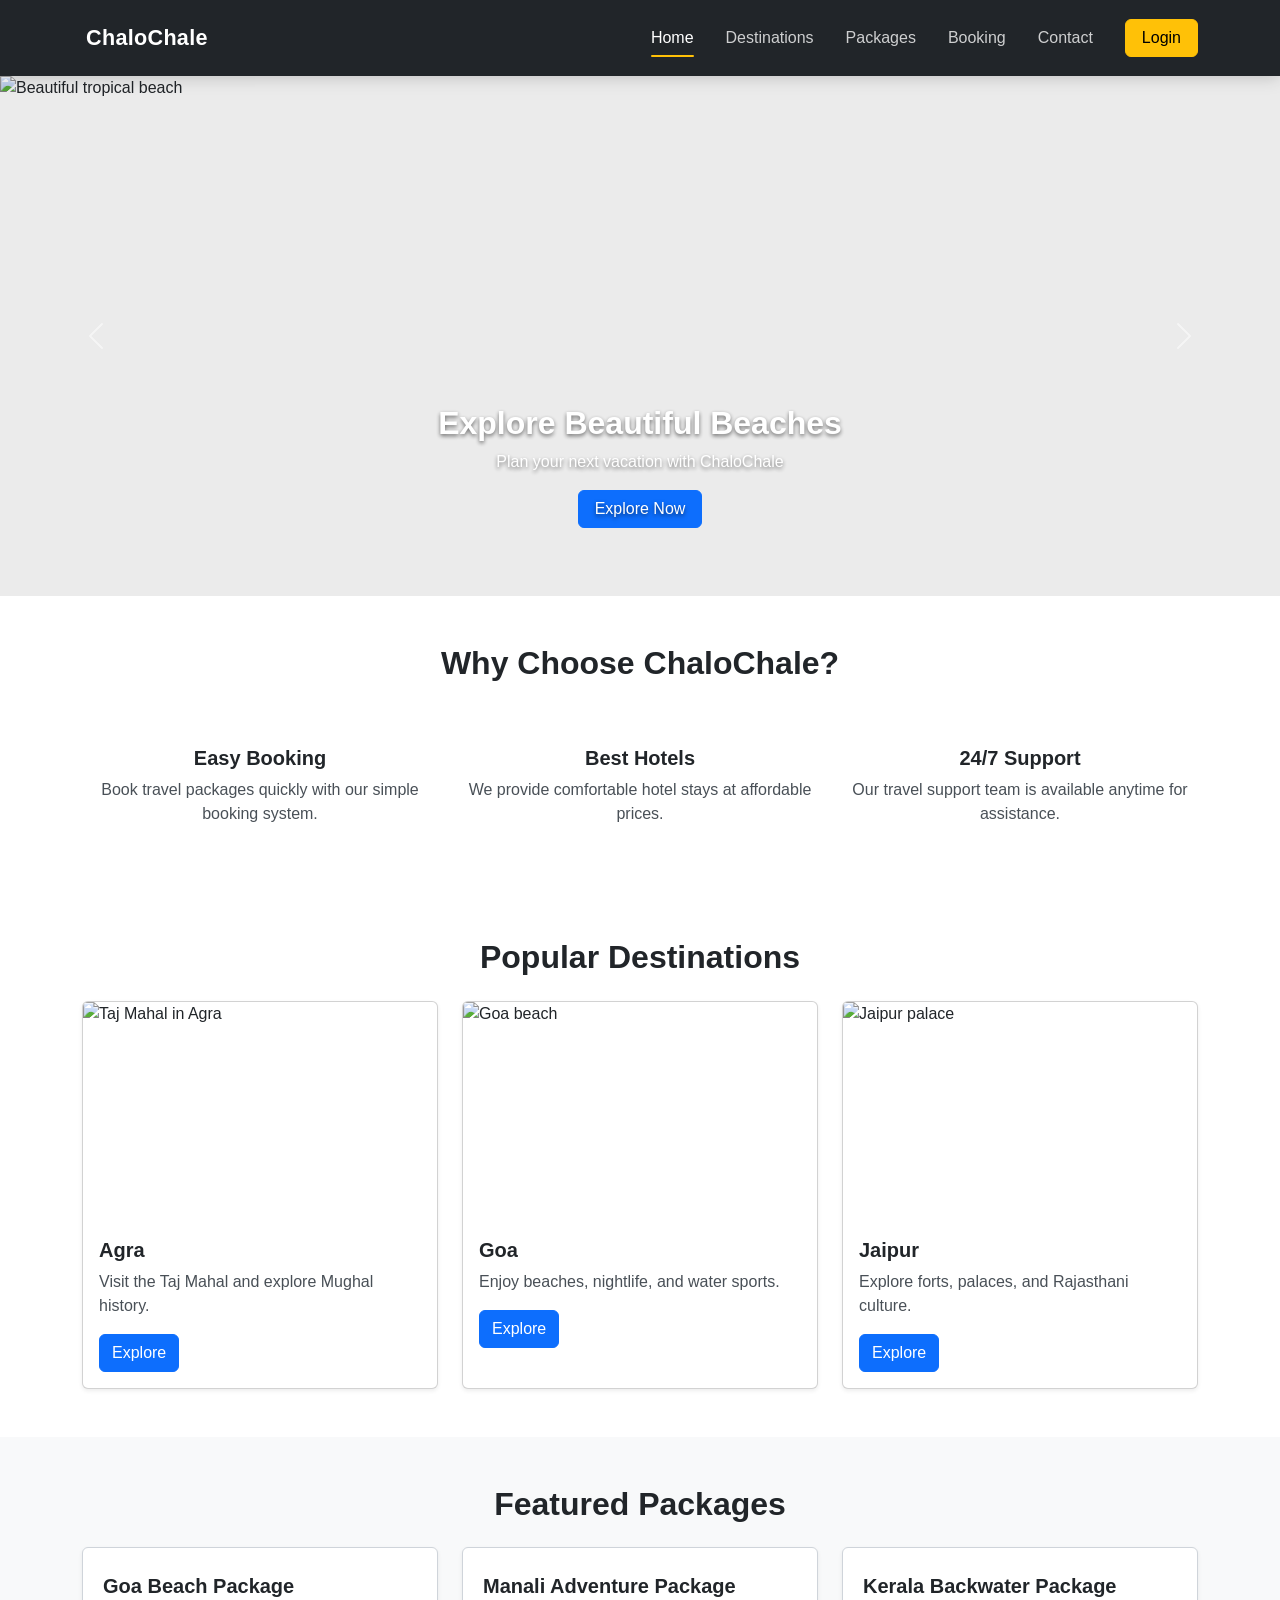
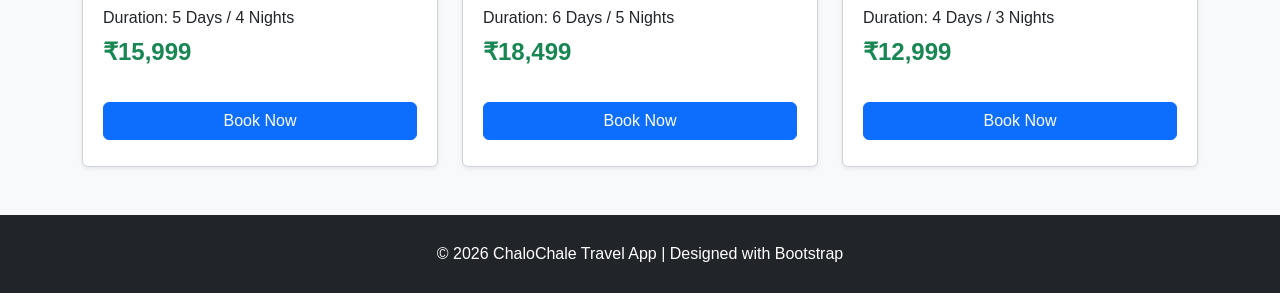
==== index.html @ d7d0946b "first commit" ====
<!doctype html>
<html lang="en">
  <head>
    <meta charset="utf-8" />
    <meta name="viewport" content="width=device-width, initial-scale=1" />
    <title>ChaloChale Travel App</title>
    <link href="https://cdn.jsdelivr.net/npm/bootstrap@5.3.8/dist/css/bootstrap.min.css" rel="stylesheet" crossorigin="anonymous" />
    <link rel="stylesheet" href="css/style.css" />
  </head>
  <body>
    <nav class="navbar navbar-expand-lg navbar-dark bg-dark py-2">
      <div class="container">
        <a class="navbar-brand fw-bold" href="index.html">
          <i class="fa-solid fa-plane-departure me-1"></i>ChaloChale
        </a>
        <button class="navbar-toggler" type="button" data-bs-toggle="collapse" data-bs-target="#mainNav" aria-controls="mainNav" aria-expanded="false">
          <span class="navbar-toggler-icon"></span>
        </button>
        <div class="collapse navbar-collapse" id="mainNav">
          <ul class="navbar-nav ms-auto mb-2 mb-lg-0">
            <li class="nav-item"><a class="nav-link active" href="index.html">Home</a></li>
            <li class="nav-item"><a class="nav-link" href="destination.html">Destinations</a></li>
            <li class="nav-item"><a class="nav-link" href="package.html">Packages</a></li>
            <li class="nav-item"><a class="nav-link" href="booking.html">Booking</a></li>
            <li class="nav-item"><a class="nav-link" href="contact.html">Contact</a></li>
          </ul>
          <a href="login.html" class="btn btn-warning ms-lg-3 px-3">Login</a>
        </div>
      </div>
    </nav>

    <div id="travelCarousel" class="carousel slide carousel-fade" data-bs-ride="carousel">
      <div class="carousel-inner">
        <div class="carousel-item active">
          <img src="https://images.unsplash.com/photo-1507525428034-b723cf961d3e?q=80&w=1600&auto=format&fit=crop" class="d-block w-100 hero-image" alt="Beautiful tropical beach" />
          <div class="carousel-caption">
            <h1 class="fw-bold">Explore Beautiful Beaches</h1>
            <p>Plan your next vacation with ChaloChale</p>
            <a href="#destinations" class="btn btn-primary px-3">Explore Now</a>
          </div>
        </div>
        <div class="carousel-item">
          <img src="images/nature2.jpg" class="d-block w-100 hero-image" alt="Mountain lake adventure" />
          <div class="carousel-caption">
            <h1 class="fw-bold">Adventure in Mountains</h1>
            <p>Discover trekking and hiking packages</p>
            <a href="package.html" class="btn btn-success px-3">View Packages</a>
          </div>
        </div>
        <div class="carousel-item">
          <img src="images/nature3.jpg" class="d-block w-100 hero-image" alt="Scenic natural destination" />
          <div class="carousel-caption">
            <h1 class="fw-bold">Discover Amazing Places</h1>
            <p>Memorable journeys for every traveler</p>
            <a href="destination.html" class="btn btn-primary px-3">Explore</a>
          </div>
        </div>
      </div>
      <button class="carousel-control-prev" type="button" data-bs-target="#travelCarousel" data-bs-slide="prev"><span class="carousel-control-prev-icon"></span></button>
      <button class="carousel-control-next" type="button" data-bs-target="#travelCarousel" data-bs-slide="next"><span class="carousel-control-next-icon"></span></button>
    </div>

    <section class="why-section py-5">
      <div class="container">
        <h2 class="text-center fw-bold mb-5">Why Choose ChaloChale?</h2>
        <div class="row text-center g-4">
          <div class="col-md-4">
            <i class="fa-solid fa-plane service-icon text-primary"></i>
            <h5 class="fw-bold">Easy Booking</h5>
            <p>Book travel packages quickly with our simple booking system.</p>
          </div>
          <div class="col-md-4">
            <i class="fa-solid fa-hotel service-icon text-success"></i>
            <h5 class="fw-bold">Best Hotels</h5>
            <p>We provide comfortable hotel stays at affordable prices.</p>
          </div>
          <div class="col-md-4">
            <i class="fa-solid fa-headset service-icon text-warning"></i>
            <h5 class="fw-bold">24/7 Support</h5>
            <p>Our travel support team is available anytime for assistance.</p>
          </div>
        </div>
      </div>
    </section>

    <section id="destinations" class="destinations-section py-5">
      <div class="container">
        <h2 class="text-center fw-bold mb-4">Popular Destinations</h2>
        <div class="row g-4">
          <div class="col-md-4">
            <article class="card destination-home-card shadow-sm h-100">
              <img src="https://images.unsplash.com/photo-1564507592333-c60657eea523?q=80&w=900&auto=format&fit=crop" class="card-img-top" alt="Taj Mahal in Agra" />
              <div class="card-body">
                <h5 class="fw-bold">Agra</h5>
                <p>Visit the Taj Mahal and explore Mughal history.</p>
                <a href="destination.html" class="btn btn-primary">Explore</a>
              </div>
            </article>
          </div>
          <div class="col-md-4">
            <article class="card destination-home-card shadow-sm h-100">
              <img src="https://images.unsplash.com/photo-1518509562904-e7ef99cdcc86?q=80&w=900&auto=format&fit=crop" class="card-img-top" alt="Goa beach" />
              <div class="card-body">
                <h5 class="fw-bold">Goa</h5>
                <p>Enjoy beaches, nightlife, and water sports.</p>
                <a href="destination.html" class="btn btn-primary">Explore</a>
              </div>
            </article>
          </div>
          <div class="col-md-4">
            <article class="card destination-home-card shadow-sm h-100">
              <img src="https://images.unsplash.com/photo-1599661046827-dacde6976549?q=80&w=900&auto=format&fit=crop" class="card-img-top" alt="Jaipur palace" />
              <div class="card-body">
                <h5 class="fw-bold">Jaipur</h5>
                <p>Explore forts, palaces, and Rajasthani culture.</p>
                <a href="destination.html" class="btn btn-primary">Explore</a>
              </div>
            </article>
          </div>
        </div>
      </div>
    </section>

    <section class="packages-section py-5 bg-light">
      <div class="container">
        <h2 class="text-center fw-bold mb-4">Featured Packages</h2>
        <div class="row g-4">
          <div class="col-md-4">
            <article class="card package-card shadow-sm h-100">
              <div class="card-body d-flex flex-column">
                <h5 class="fw-bold">Goa Beach Package</h5>
                <p class="mb-2">Duration: 5 Days / 4 Nights</p>
                <h4 class="price text-success fw-bold">₹15,999</h4>
                <button class="btn btn-primary mt-auto" data-bs-toggle="modal" data-bs-target="#bookingModal" data-destination="Goa" data-package="Goa Beach Package">Book Now</button>
              </div>
            </article>
          </div>
          <div class="col-md-4">
            <article class="card package-card shadow-sm h-100">
              <div class="card-body d-flex flex-column">
                <h5 class="fw-bold">Manali Adventure Package</h5>
                <p class="mb-2">Duration: 6 Days / 5 Nights</p>
                <h4 class="price text-success fw-bold">₹18,499</h4>
                <button class="btn btn-primary mt-auto" data-bs-toggle="modal" data-bs-target="#bookingModal" data-destination="Manali" data-package="Manali Adventure Package">Book Now</button>
              </div>
            </article>
          </div>
          <div class="col-md-4">
            <article class="card package-card shadow-sm h-100">
              <div class="card-body d-flex flex-column">
                <h5 class="fw-bold">Kerala Backwater Package</h5>
                <p class="mb-2">Duration: 4 Days / 3 Nights</p>
                <h4 class="price text-success fw-bold">₹12,999</h4>
                <button class="btn btn-primary mt-auto" data-bs-toggle="modal" data-bs-target="#bookingModal" data-destination="Kerala" data-package="Kerala Backwater Package">Book Now</button>
              </div>
            </article>
          </div>
        </div>
      </div>
    </section>

    <div class="modal fade" id="bookingModal" tabindex="-1" aria-labelledby="bookingModalTitle" aria-hidden="true">
      <div class="modal-dialog modal-dialog-centered modal-lg">
        <div class="modal-content">
          <div class="modal-header bg-primary text-white">
            <h5 class="modal-title fw-semibold" id="bookingModalTitle">Book Your Trip</h5>
            <button type="button" class="btn-close btn-close-white" data-bs-dismiss="modal"></button>
          </div>
          <div class="modal-body p-4">
            <div id="selectedPackage" class="alert alert-light border d-none"></div>
            <form id="bookingForm">
              <div class="row g-3">
                <div class="col-md-6"><label class="form-label">Full Name</label><input name="name" class="form-control" required /></div>
                <div class="col-md-6"><label class="form-label">Email</label><input name="email" type="email" class="form-control" required /></div>
                <div class="col-md-6"><label class="form-label">Select Destination</label><select id="modalDestination" class="form-select"><option>Goa</option><option>Manali</option><option>Kerala</option><option>Jaipur</option></select></div>
                <div class="col-md-6"><label class="form-label">Travel Date</label><input id="modalDate" type="date" class="form-control" required /></div>
                <div class="col-12"><label class="form-label">Number of People</label><input type="number" min="1" value="1" class="form-control" required /></div>
                <div class="col-12"><label class="form-label">Message</label><textarea class="form-control" rows="3"></textarea></div>
                <div class="col-12"><button class="btn btn-success w-100" type="submit">Submit Booking Request</button></div>
              </div>
            </form>
            <div id="bookingMessage" class="alert alert-success mt-3 mb-0 d-none">Your booking request has been submitted!</div>
          </div>
        </div>
      </div>
    </div>

    <footer class="site-footer bg-dark text-white text-center py-4">
      <div class="container">
        <p class="mb-0">© 2026 ChaloChale Travel App | Designed with Bootstrap</p>
      </div>
    </footer>

    <script src="https://cdn.jsdelivr.net/npm/bootstrap@5.3.8/dist/js/bootstrap.bundle.min.js" crossorigin="anonymous"></script>
    <script src="https://kit.fontawesome.com/5c532d7eb2.js" crossorigin="anonymous"></script>
    <script>
      const modal = document.getElementById("bookingModal");
      modal.addEventListener("show.bs.modal", (event) => {
        const button = event.relatedTarget;
        document.getElementById("modalDestination").value = button.dataset.destination;
        const packageName = button.dataset.package;
        document.getElementById("selectedPackage").textContent = `Selected Package: ${packageName}`;
        document.getElementById("selectedPackage").classList.remove("d-none");
      });
      document.getElementById("modalDate").min = new Date().toISOString().split("T")[0];
      document.getElementById("bookingForm").addEventListener("submit", (event) => {
        event.preventDefault();
        document.getElementById("bookingMessage").classList.remove("d-none");
        setTimeout(() => bootstrap.Modal.getInstance(modal).hide(), 1200);
      });
    </script>
  </body>
</html>
---- css/style.css ----
body {
  margin: 0;
}

.navbar {
  min-height: 76px;
  padding-block: 12px;
  box-shadow: 0 2px 16px rgba(0, 0, 0, 0.18);
}

.navbar-brand {
  font-size: 1.35rem;
  font-weight: 700;
  letter-spacing: 0.3px;
}

.navbar-brand i {
  color: #ffc107;
}

.navbar-nav .nav-link {
  position: relative;
  margin-inline: 4px;
  padding: 9px 12px !important;
  color: rgba(255, 255, 255, 0.78);
  font-weight: 500;
}

.navbar-nav .nav-link:hover,
.navbar-nav .nav-link:focus,
.navbar-nav .nav-link.active {
  color: #fff;
}

.navbar-nav .nav-link.active::after {
  position: absolute;
  right: 12px;
  bottom: 2px;
  left: 12px;
  height: 2px;
  background: #ffc107;
  border-radius: 2px;
  content: "";
}

.navbar-toggler {
  border-color: rgba(255, 255, 255, 0.35);
  box-shadow: none !important;
}

.navbar-actions .btn {
  min-width: 88px;
  font-weight: 600;
}

.booking-hero {
  background: linear-gradient(135deg, rgba(13, 110, 253, 0.92), rgba(33, 37, 41, 0.88)),
    url("../images/nature1.jpg") center / cover;
}

.booking-section {
  margin-top: -28px;
  padding-bottom: 64px;
}

.booking-card,
.booking-summary {
  border-radius: 16px;
}

.booking-step-icon {
  display: inline-grid;
  width: 52px;
  height: 52px;
  place-items: center;
  flex-shrink: 0;
  border-radius: 50%;
  background: rgba(255, 193, 7, 0.18);
  color: #d39e00;
  font-size: 1.35rem;
}

.booking-summary {
  top: 96px;
}

.success-icon {
  display: grid;
  width: 72px;
  height: 72px;
  place-items: center;
  border-radius: 50%;
  background: #198754;
  color: white;
  font-size: 1.8rem;
}

.destination-hero {
  background: linear-gradient(135deg, rgba(13, 110, 253, 0.88), rgba(33, 37, 41, 0.78)),
    url("../images/nature2.jpg") center / cover;
}

.destination-hero-copy {
  max-width: 660px;
}

.destination-toolbar {
  border-radius: 14px;
  transform: translateY(-48px);
  margin-bottom: -24px !important;
}

.destination-card {
  overflow: hidden;
  border-radius: 14px;
  transition: transform 180ms ease, box-shadow 180ms ease;
}

.destination-card:hover {
  transform: translateY(-6px);
  box-shadow: 0 1rem 2rem rgba(0, 0, 0, 0.12) !important;
}

.destination-image-wrap {
  position: relative;
  overflow: hidden;
}

.destination-image {
  height: 240px;
  object-fit: cover;
  transition: transform 300ms ease;
}

.destination-card:hover .destination-image {
  transform: scale(1.04);
}

.destination-badge {
  position: absolute;
  right: 16px;
  bottom: 16px;
  box-shadow: 0 2px 8px rgba(0, 0, 0, 0.18);
}

.about-hero {
  background: linear-gradient(90deg, rgba(13, 110, 253, 0.94), rgba(33, 37, 41, 0.72)),
    url("../images/nature3.jpg") center / cover;
}

.min-vh-50 {
  min-height: 50vh;
}

.about-image-wrap {
  padding-right: 24px;
  padding-bottom: 24px;
}

.about-image-wrap img {
  height: 440px;
  object-fit: cover;
}

.about-experience-card {
  position: absolute;
  right: 0;
  bottom: 0;
  width: 170px;
  padding: 18px;
  border-radius: 12px;
  background: #ffc107;
  color: #212529;
}

.about-experience-card strong {
  display: block;
  font-size: 2rem;
  line-height: 1;
}

.about-experience-card span {
  font-size: 0.85rem;
  font-weight: 600;
}

.about-feature-icon,
.about-value-icon {
  display: inline-grid;
  width: 52px;
  height: 52px;
  place-items: center;
  flex-shrink: 0;
  border-radius: 50%;
  background: rgba(13, 110, 253, 0.1);
  color: #0d6efd;
  font-size: 1.25rem;
}

.about-value-icon {
  width: 64px;
  height: 64px;
  font-size: 1.45rem;
}

.about-stats strong {
  font-weight: 800;
}

.about-cta {
  background: linear-gradient(135deg, #0d6efd, #212529);
}

.contact-hero {
  background: linear-gradient(135deg, rgba(13, 110, 253, 0.92), rgba(33, 37, 41, 0.82)),
    url("../images/nature1.jpg") center / cover;
}

.contact-section {
  padding: 64px 0 32px;
}

.contact-card,
.contact-info-card,
.map-panel {
  border-radius: 16px;
}

.contact-icon {
  display: grid;
  width: 44px;
  height: 44px;
  place-items: center;
  flex-shrink: 0;
  border-radius: 50%;
  background: rgba(13, 110, 253, 0.1);
  color: #0d6efd;
}

.social-link {
  display: grid;
  width: 38px;
  height: 38px;
  place-items: center;
  border-radius: 50%;
  background: #212529;
  color: white;
  text-decoration: none;
  transition: background 180ms ease;
}

.social-link:hover {
  background: #0d6efd;
  color: white;
}

.map-placeholder {
  min-height: 280px;
  padding: 48px 20px;
  border-radius: 16px;
  background: linear-gradient(rgba(255, 255, 255, 0.82), rgba(255, 255, 255, 0.82)),
    url("../images/nature3.jpg") center / cover;
}

.map-pin {
  display: inline-grid;
  width: 58px;
  height: 58px;
  place-items: center;
  border-radius: 50%;
  background: #dc3545;
  box-shadow: 0 8px 20px rgba(220, 53, 69, 0.25);
  color: white;
  font-size: 1.45rem;
}

.auth-page {
  min-height: 100vh;
  background: #fff;
}

.auth-shell {
  display: grid;
  min-height: 100vh;
  grid-template-columns: minmax(320px, 46%) 1fr;
}

.auth-showcase {
  position: relative;
  display: flex;
  min-height: 100vh;
  padding: 36px clamp(32px, 6vw, 80px);
  align-items: flex-end;
  background-position: center;
  background-size: cover;
  color: white;
}

.login-showcase {
  background-image: linear-gradient(180deg, rgba(13, 110, 253, 0.18), rgba(33, 37, 41, 0.88)),
    url("../images/nature2.jpg");
}

.signup-showcase {
  background-image: linear-gradient(180deg, rgba(13, 110, 253, 0.18), rgba(33, 37, 41, 0.88)),
    url("../images/nature3.jpg");
}

.auth-brand {
  position: absolute;
  top: 32px;
  left: clamp(32px, 6vw, 80px);
  font-size: 1.35rem;
  font-weight: 700;
}

.auth-showcase-content {
  max-width: 520px;
  padding-bottom: 48px;
}

.auth-showcase-content h1 {
  font-size: clamp(2.25rem, 4vw, 4rem);
  font-weight: 800;
}

.auth-showcase-content p {
  max-width: 480px;
  color: rgba(255, 255, 255, 0.82);
  font-size: 1.05rem;
}

.auth-form-panel {
  display: grid;
  place-items: center;
  padding: 48px clamp(24px, 7vw, 96px);
}

.auth-form-wrap {
  width: min(100%, 480px);
}

.auth-input {
  min-height: 46px;
}

.auth-submit {
  min-height: 48px;
}

.auth-mobile-brand {
  display: none;
  margin-bottom: 28px;
  color: #212529;
  font-size: 1.35rem;
  font-weight: 700;
  text-decoration: none;
}

.password-toggle {
  min-width: 46px;
  border-color: #dee2e6;
}

body {
  font-family: Arial, Helvetica, sans-serif;
}

.hero-image {
  height: 520px;
  object-fit: cover;
}

.carousel-caption {
  bottom: 48px;
  text-shadow: 0 2px 4px rgba(0, 0, 0, 0.55);
}

.carousel-caption h1 {
  font-size: 2rem;
}

.carousel-item::after {
  position: absolute;
  inset: 0;
  background: rgba(0, 0, 0, 0.08);
  content: "";
}

.carousel-caption {
  z-index: 2;
}

.service-icon {
  display: block;
  margin-bottom: 16px;
  font-size: 1.8rem;
}

.why-section p,
.destination-home-card p {
  color: #495057;
}

.destination-home-card,
.package-card {
  border-radius: 6px;
}

.destination-home-card .card-img-top {
  height: 220px;
  object-fit: cover;
}

.package-card {
  min-height: 220px;
  border: 1px solid #cfd4da;
}

.package-card .card-body {
  padding: 26px 20px;
}

.package-card .price {
  margin-bottom: 22px;
}

.site-footer {
  min-height: 78px;
  display: grid;
  place-items: center;
}

@media (min-width: 992px) {
  .navbar-collapse {
    display: flex !important;
  }
}

@media (max-width: 991.98px) {
  .auth-shell {
    grid-template-columns: 1fr;
  }

  .auth-showcase {
    display: none;
  }

  .auth-form-panel {
    min-height: 100vh;
    padding-block: 32px;
  }

  .auth-mobile-brand {
    display: block;
  }

  .navbar-collapse:not(.show) {
    display: none;
  }

  .navbar-collapse.show {
    display: block;
  }

  .navbar-collapse {
    padding-top: 12px;
  }

  .navbar-nav .nav-link.active::after {
    right: calc(50% - 18px);
    left: calc(50% - 18px);
    width: 36px;
  }

  .navbar-actions {
    padding-top: 6px;
    padding-bottom: 8px;
  }
}
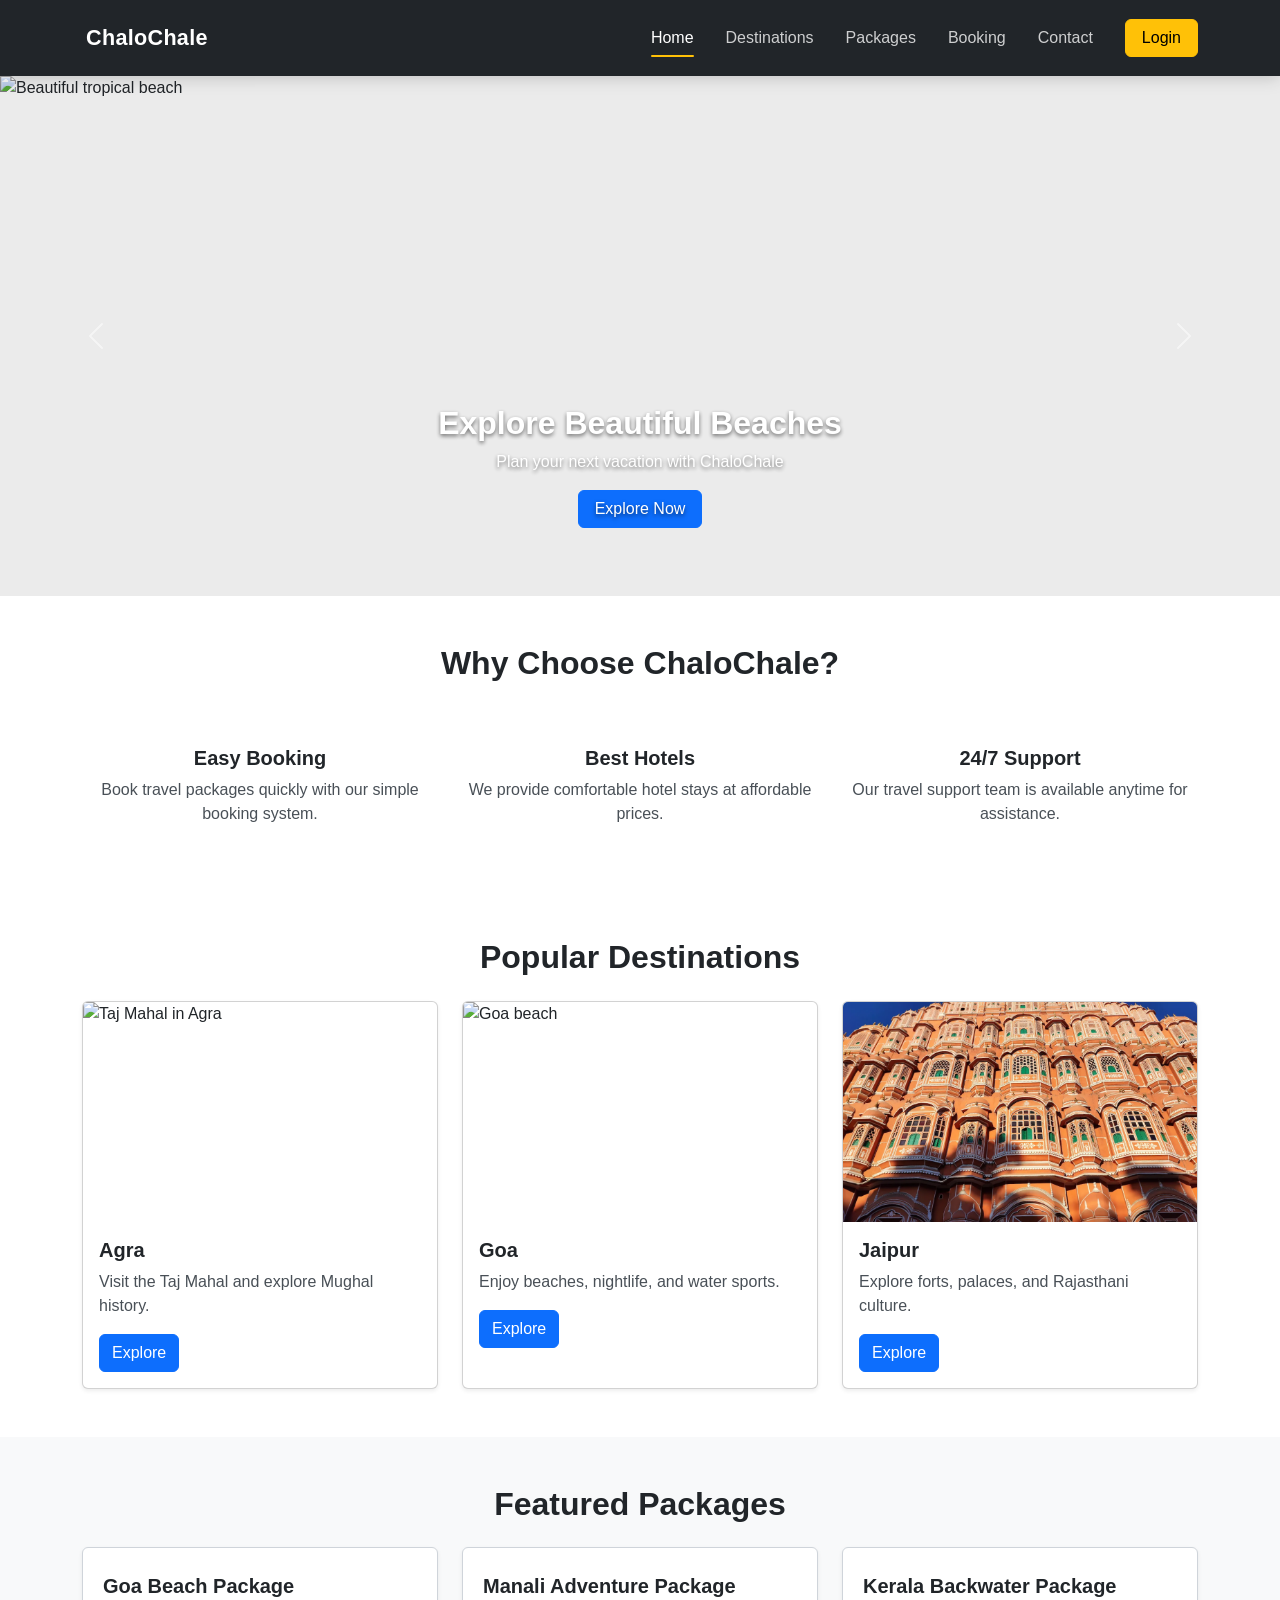
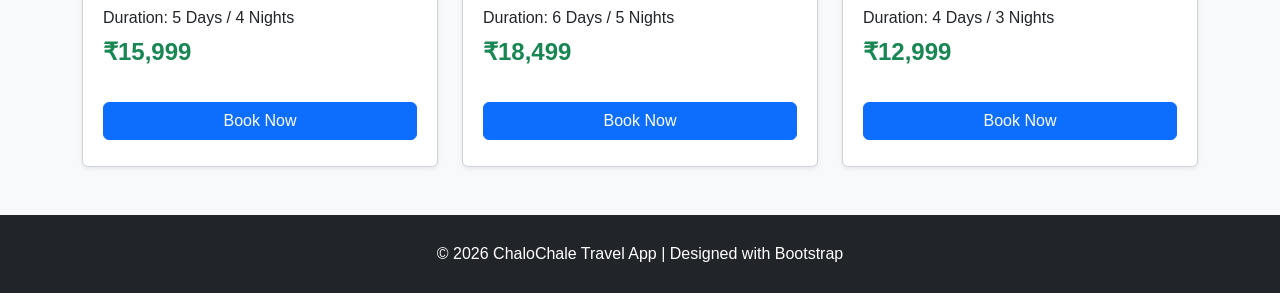
==== commit 0a18bfaf: "add image" ====
--- a/index.html
+++ b/index.html
@@ -109,7 +109,7 @@
           </div>
           <div class="col-md-4">
             <article class="card destination-home-card shadow-sm h-100">
-              <img src="https://images.unsplash.com/photo-1599661046827-dacde6976549?q=80&w=900&auto=format&fit=crop" class="card-img-top" alt="Jaipur palace" />
+              <img src="images/jaipur.png" class="card-img-top" alt="Hawa Mahal in Jaipur" />
               <div class="card-body">
                 <h5 class="fw-bold">Jaipur</h5>
                 <p>Explore forts, palaces, and Rajasthani culture.</p>
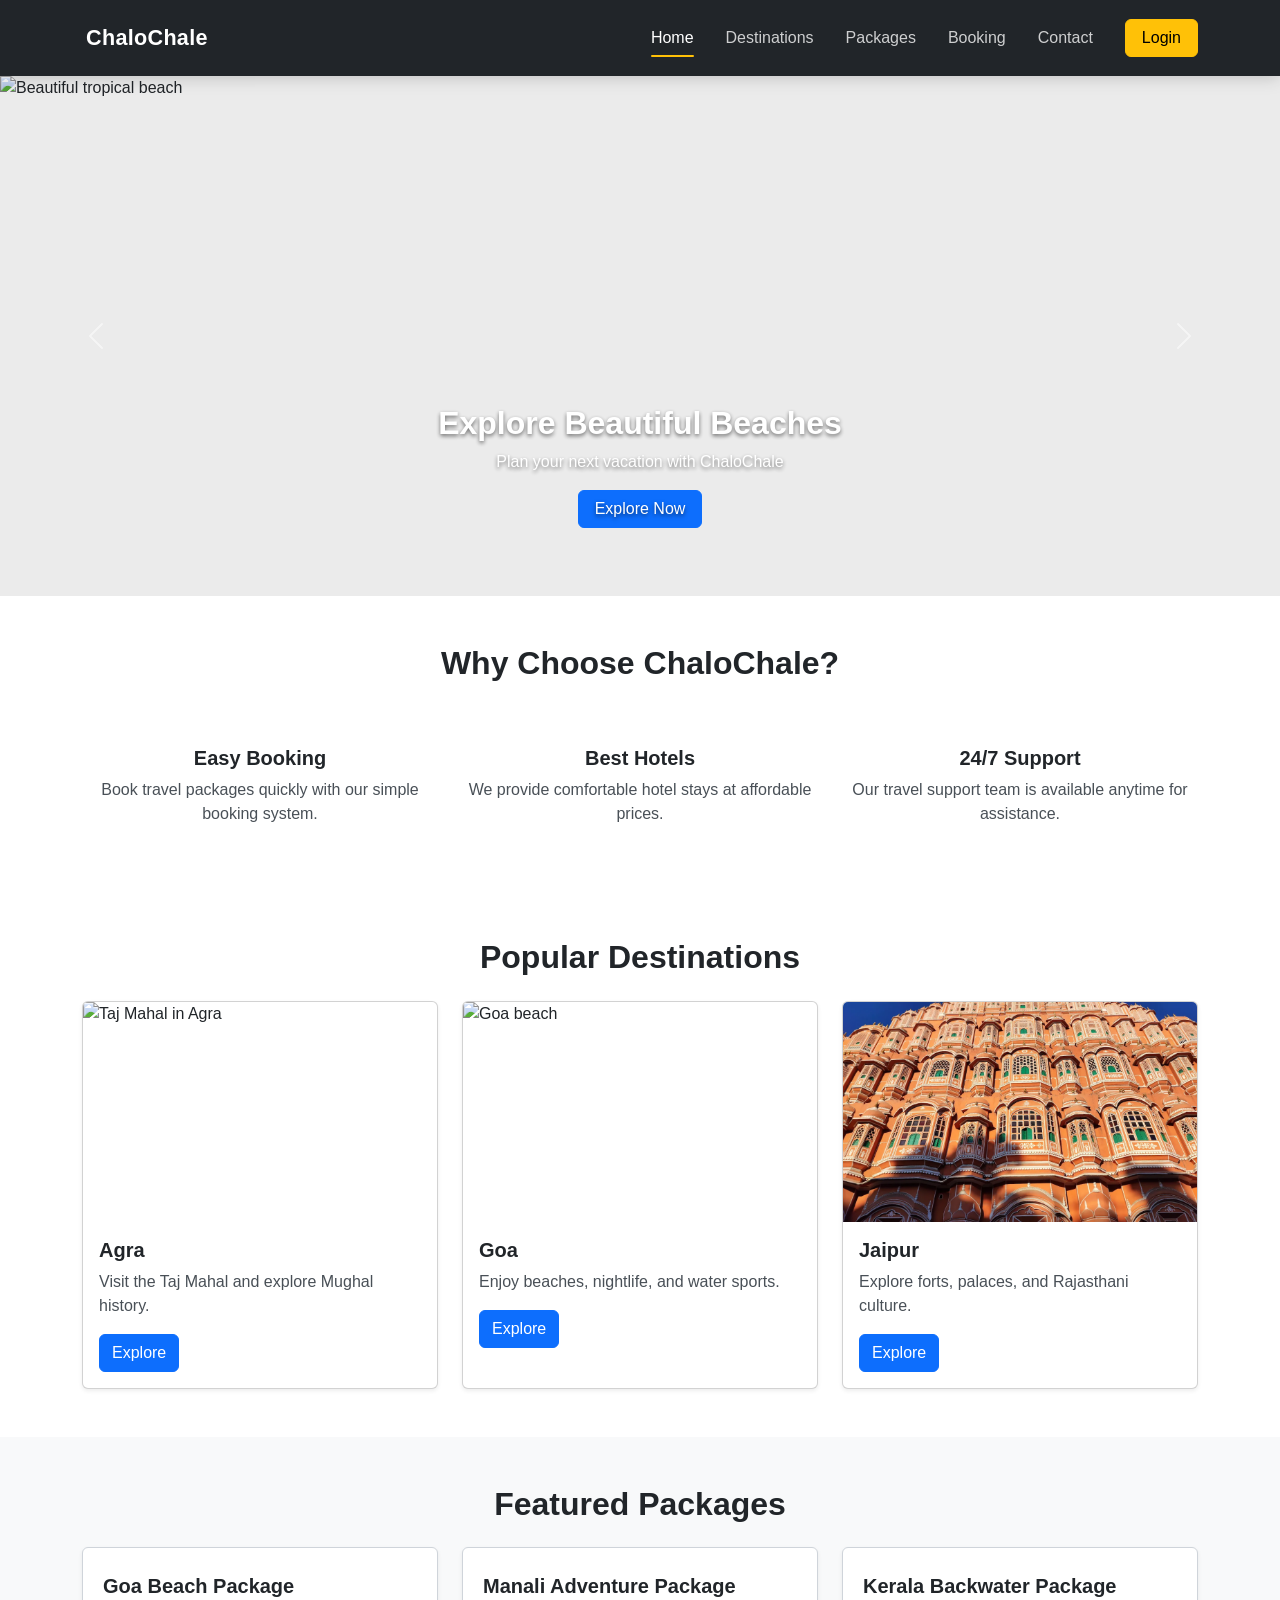
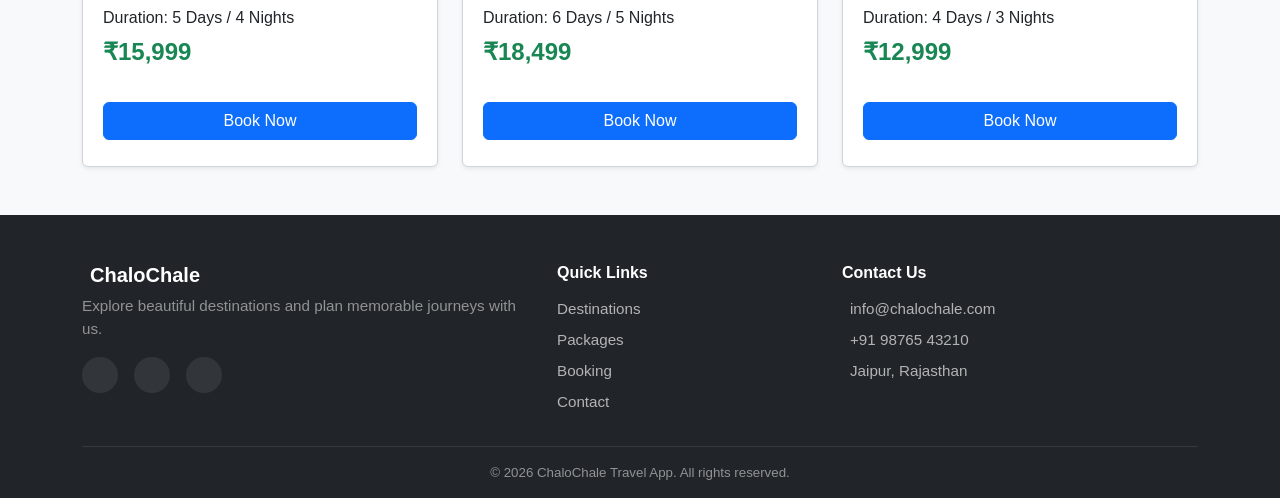
==== commit a410c05c: "add footer" ====
--- a/index.html
+++ b/index.html
@@ -185,9 +185,34 @@
       </div>
     </div>
 
-    <footer class="site-footer bg-dark text-white text-center py-4">
-      <div class="container">
-        <p class="mb-0">© 2026 ChaloChale Travel App | Designed with Bootstrap</p>
+    <footer class="chalo-footer bg-dark text-white pt-5 pb-3">
+      <div class="container">
+        <div class="row gy-4">
+          <div class="col-lg-5">
+            <h5 class="fw-bold"><i class="fa-solid fa-plane-departure text-warning me-2"></i>ChaloChale</h5>
+            <p class="text-white-50">Explore beautiful destinations and plan memorable journeys with us.</p>
+            <div class="d-flex gap-3">
+              <a href="#" class="footer-social" aria-label="Facebook"><i class="fa-brands fa-facebook-f"></i></a>
+              <a href="#" class="footer-social" aria-label="Instagram"><i class="fa-brands fa-instagram"></i></a>
+              <a href="#" class="footer-social" aria-label="Twitter"><i class="fa-brands fa-x-twitter"></i></a>
+            </div>
+          </div>
+          <div class="col-6 col-lg-3">
+            <h6 class="fw-bold mb-3">Quick Links</h6>
+            <a href="destination.html">Destinations</a>
+            <a href="package.html">Packages</a>
+            <a href="booking.html">Booking</a>
+            <a href="contact.html">Contact</a>
+          </div>
+          <div class="col-6 col-lg-4">
+            <h6 class="fw-bold mb-3">Contact Us</h6>
+            <p class="footer-contact mb-2"><i class="fa-solid fa-envelope me-2"></i>info@chalochale.com</p>
+            <p class="footer-contact mb-2"><i class="fa-solid fa-phone me-2"></i>+91 98765 43210</p>
+            <p class="footer-contact mb-0"><i class="fa-solid fa-location-dot me-2"></i>Jaipur, Rajasthan</p>
+          </div>
+        </div>
+        <hr class="border-secondary mt-4" />
+        <p class="text-center text-white-50 mb-0 small">© 2026 ChaloChale Travel App. All rights reserved.</p>
       </div>
     </footer>
 
--- a/css/style.css
+++ b/css/style.css
@@ -431,6 +431,52 @@
   place-items: center;
 }
 
+.chalo-footer {
+  font-size: 0.95rem;
+}
+
+.chalo-footer a {
+  display: block;
+  width: fit-content;
+  margin-bottom: 8px;
+  color: rgba(255, 255, 255, 0.65);
+  text-decoration: none;
+}
+
+.chalo-footer a:hover {
+  color: #ffc107;
+}
+
+.chalo-footer .footer-social {
+  display: grid;
+  width: 36px;
+  height: 36px;
+  place-items: center;
+  margin-bottom: 0;
+  border-radius: 50%;
+  background: rgba(255, 255, 255, 0.08);
+  color: white;
+}
+
+.chalo-footer .footer-social:hover {
+  background: #ffc107;
+  color: #212529;
+}
+
+.footer-contact {
+  color: rgba(255, 255, 255, 0.65);
+}
+
+.auth-footer {
+  position: fixed;
+  right: 0;
+  bottom: 0;
+  z-index: 2;
+  width: 54%;
+  padding: 10px 20px;
+  text-align: center;
+}
+
 @media (min-width: 992px) {
   .navbar-collapse {
     display: flex !important;
